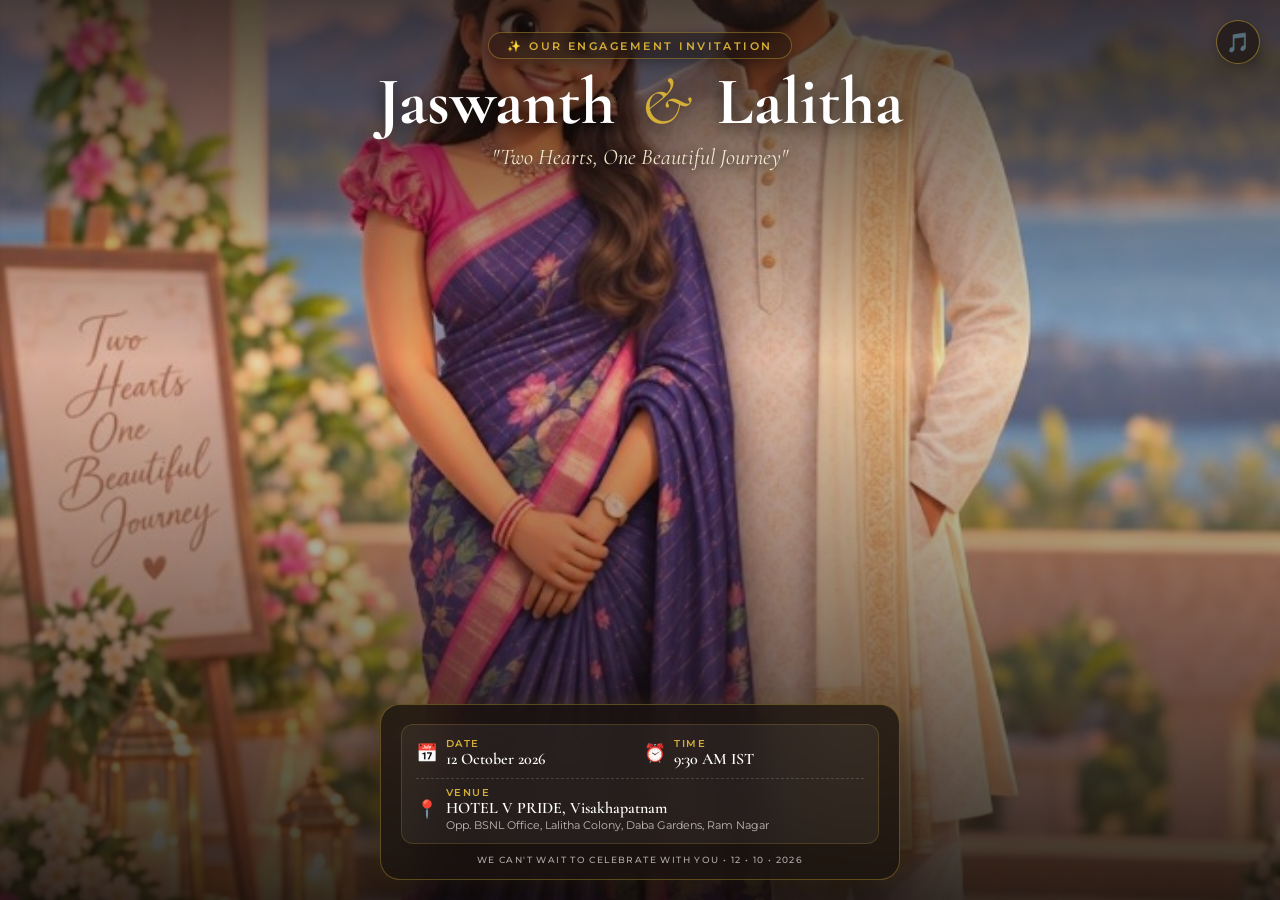
==== index.html @ 94dd015d "Add background music Song.mp3 with click-to-play and floating music toggle control" ====
<!DOCTYPE html>
<html lang="en">
<head>
  <meta charset="UTF-8">
  <meta name="viewport" content="width=device-width, initial-scale=1.0, maximum-scale=5.0, viewport-fit=cover">
  
  <!-- SEO & Social Media Link Preview (WhatsApp / iMessage / OpenGraph) -->
  <title>Engagement Invitation — Jaswanth & Lalitha | 12 October 2026</title>
  <meta name="title" content="Engagement Invitation — Jaswanth & Lalitha | 12 October 2026">
  <meta name="description" content="With joyful hearts, you are cordially invited to celebrate the engagement of Jaswanth and Lalitha on 12 October 2026 at HOTEL V PRIDE, Visakhapatnam.">

  <!-- Open Graph / WhatsApp Metadata -->
  <meta property="og:type" content="website">
  <meta property="og:url" content="https://jaswanthn29.github.io/EngagementInvitation/">
  <meta property="og:title" content="Engagement Invitation — Jaswanth & Lalitha">
  <meta property="og:description" content="🗓 Date: 12 October 2026 | ⏰ Time: 9:30 AM IST | 📍 Venue: HOTEL V PRIDE, Visakhapatnam. We can't wait to celebrate with you!">
  <meta property="og:image" content="https://jaswanthn29.github.io/EngagementInvitation/images/hero.jpg">
  <meta property="og:image:width" content="1200">
  <meta property="og:image:height" content="630">

  <!-- Twitter Card -->
  <meta property="twitter:card" content="summary_large_image">
  <meta property="twitter:url" content="https://jaswanthn29.github.io/EngagementInvitation/">
  <meta property="twitter:title" content="Engagement Invitation — Jaswanth & Lalitha">
  <meta property="twitter:description" content="🗓 Date: 12 October 2026 | ⏰ Time: 9:30 AM IST | 📍 Venue: HOTEL V PRIDE, Visakhapatnam. We can't wait to celebrate with you!">
  <meta property="twitter:image" content="https://jaswanthn29.github.io/EngagementInvitation/images/hero.jpg">

  <!-- Favicon -->
  <link rel="icon" href="data:image/svg+xml,<svg xmlns=%22http://www.w3.org/2000/svg%22 viewBox=%220 0 100 100%22><text y=%22.9em%22 font-size=%2290%22>💍</text></svg>">

  <!-- Stylesheet -->
  <link rel="stylesheet" href="css/style.css">
</head>
<body class="fullscreen-page">

  <!-- Background Music Audio -->
  <audio id="bg-music" src="images/Song.mp3" loop preload="auto"></audio>

  <!-- Floating Music Toggle Control -->
  <button id="music-toggle" class="music-toggle-btn" aria-label="Toggle Audio" title="Mute/Unmute Music">
    <span class="music-icon">🎵</span>
  </button>

  <!-- Fullscreen Background Photo & Video -->
  <div class="fullscreen-bg">
    <!-- Default Hero Image -->
    <img src="images/hero.jpg" alt="Jaswanth & Lalitha Engagement Photo" id="bg-image">

    <!-- Video (Starts on user click) -->
    <video loop muted playsinline id="bg-video">
      <source src="images/772401652_1790171468045122.MOV" type="video/quicktime">
      <source src="images/772401652_1790171468045122.MOV" type="video/mp4">
    </video>

    <div class="bg-gradient-overlay"></div>
  </div>

  <!-- Main Content Overlay -->
  <main class="fullscreen-content">
    
    <!-- Top Branding & Names -->
    <header class="fullscreen-header fade-up">
      <div class="badge">✨ OUR ENGAGEMENT INVITATION</div>
      <h1 class="names">
        Jaswanth <span class="ampersand">&</span> Lalitha
      </h1>
      <p class="tagline">"Two Hearts, One Beautiful Journey"</p>
    </header>

    <!-- Bottom Glassmorphism Info & Countdown Card -->
    <footer class="fullscreen-footer fade-up">
      <!-- Event Info Grid -->
      <div class="info-grid">
        <div class="info-item">
          <span class="icon">📅</span>
          <div>
            <span class="label">Date</span>
            <strong class="val">12 October 2026</strong>
          </div>
        </div>

        <div class="info-item">
          <span class="icon">⏰</span>
          <div>
            <span class="label">Time</span>
            <strong class="val">9:30 AM IST</strong>
          </div>
        </div>

        <div class="info-item full-width">
          <span class="icon">📍</span>
          <div>
            <span class="label">Venue</span>
            <strong class="val">HOTEL V PRIDE, Visakhapatnam</strong>
            <small class="subval">Opp. BSNL Office, Lalitha Colony, Daba Gardens, Ram Nagar</small>
          </div>
        </div>
      </div>

      <div class="footer-emblem">
        <span>WE CAN'T WAIT TO CELEBRATE WITH YOU • 12 • 10 • 2026</span>
      </div>
    </footer>

  </main>

  <script src="js/script.js"></script>
</body>
</html>
---- css/style.css ----
/* -------------------------------------------------------------------------- */
/*  ENGAGEMENT INVITATION — FULLSCREEN PHOTO BACKGROUND DESIGN                */
/*  Couple: Lalitha & Jaswanth                                                */
/* -------------------------------------------------------------------------- */

@import url('https://fonts.googleapis.com/css2?family=Cormorant+Garamond:ital,wght@0,400;0,500;0,600;0,700;1,400;1,600&family=Montserrat:wght@300;400;500;600;700&display=swap');

*, *::before, *::after {
  box-sizing: border-box;
  margin: 0;
  padding: 0;
}

html, body {
  width: 100%;
  height: 100%;
  overflow: hidden;
  font-family: 'Montserrat', -apple-system, BlinkMacSystemFont, sans-serif;
  background-color: #000000;
  color: #FFFFFF;
  -webkit-font-smoothing: antialiased;
}

/* Floating Music Toggle Control */
.music-toggle-btn {
  position: fixed;
  top: 1.25rem;
  right: 1.25rem;
  z-index: 100;
  width: 44px;
  height: 44px;
  border-radius: 50%;
  background: rgba(25, 18, 14, 0.65);
  border: 1px solid rgba(212, 175, 55, 0.5);
  color: #FFFFFF;
  display: flex;
  align-items: center;
  justify-content: center;
  font-size: 1.2rem;
  cursor: pointer;
  backdrop-filter: blur(8px);
  -webkit-backdrop-filter: blur(8px);
  box-shadow: 0 4px 15px rgba(0, 0, 0, 0.3);
  transition: transform 0.2s ease, background-color 0.2s ease, opacity 0.3s ease;
}

.music-toggle-btn:hover {
  transform: scale(1.1);
  background: rgba(212, 175, 55, 0.4);
}

.music-toggle-btn.playing .music-icon {
  animation: pulseMusic 1.5s infinite ease-in-out;
}

@keyframes pulseMusic {
  0%, 100% { transform: scale(1); }
  50% { transform: scale(1.2); }
}

/* Background Image & Vignette */
.fullscreen-bg {
  position: absolute;
  inset: 0;
  z-index: 1;
  overflow: hidden;
}

.fullscreen-bg img,
.fullscreen-bg video {
  position: absolute;
  inset: 0;
  width: 100%;
  height: 100%;
  object-fit: cover;
  object-position: center center;
}

.fullscreen-bg img {
  z-index: 2;
  opacity: 1;
  transition: opacity 0.6s ease;
}

.fullscreen-bg img.hidden {
  opacity: 0;
  pointer-events: none;
}

.fullscreen-bg video {
  z-index: 1;
}

.bg-gradient-overlay {
  position: absolute;
  inset: 0;
  z-index: 3;
  background: linear-gradient(
    180deg, 
    rgba(15, 10, 8, 0.75) 0%, 
    rgba(15, 10, 8, 0.1) 40%, 
    rgba(15, 10, 8, 0.85) 100%
  );
  pointer-events: none;
}

/* Content Container Overlay */
.fullscreen-content {
  position: relative;
  z-index: 2;
  width: 100%;
  height: 100%;
  display: flex;
  flex-direction: column;
  justify-content: space-between;
  align-items: center;
  padding: 1.5rem 1.25rem 1rem;
  text-align: center;
}

/* Header Branding */
.fullscreen-header {
  width: 100%;
  max-width: 600px;
  margin-top: 0.5rem;
}

.fullscreen-header .badge {
  display: inline-block;
  font-size: 0.7rem;
  font-weight: 600;
  letter-spacing: 0.22em;
  text-transform: uppercase;
  color: #D4AF37;
  background: rgba(20, 15, 12, 0.45);
  border: 1px solid rgba(212, 175, 55, 0.4);
  backdrop-filter: blur(8px);
  -webkit-backdrop-filter: blur(8px);
  padding: 0.35rem 1.15rem;
  border-radius: 50px;
  margin-bottom: 0.5rem;
  box-shadow: 0 4px 12px rgba(0, 0, 0, 0.3);
}

.fullscreen-header .names {
  font-family: 'Cormorant Garamond', Georgia, serif;
  font-size: clamp(2.5rem, 8vw, 4.2rem);
  font-weight: 700;
  color: #FFFFFF;
  line-height: 1.05;
  text-shadow: 0 4px 18px rgba(0, 0, 0, 0.7);
}

.fullscreen-header .names .ampersand {
  color: #D4AF37;
  font-style: italic;
  font-weight: 400;
  padding: 0 0.15em;
}

.fullscreen-header .tagline {
  font-family: 'Cormorant Garamond', Georgia, serif;
  font-style: italic;
  font-size: clamp(1.05rem, 3.5vw, 1.4rem);
  color: #F4E8CE;
  margin-top: 0.35rem;
  text-shadow: 0 2px 10px rgba(0, 0, 0, 0.8);
}

/* Bottom Glassmorphism Footer Box */
.fullscreen-footer {
  width: 100%;
  max-width: 520px;
  background: rgba(25, 18, 14, 0.78);
  backdrop-filter: blur(18px);
  -webkit-backdrop-filter: blur(18px);
  border-radius: 20px;
  border: 1px solid rgba(212, 175, 55, 0.35);
  padding: 1.15rem 1.25rem 0.85rem;
  box-shadow: 0 16px 40px rgba(0, 0, 0, 0.5), 0 0 20px rgba(212, 175, 55, 0.15);
  display: flex;
  flex-direction: column;
  gap: 0.65rem;
  margin-bottom: 0.25rem;
}

/* Event Details Grid */
.info-grid {
  width: 100%;
  display: grid;
  grid-template-columns: 1fr 1fr;
  gap: 0.5rem;
  text-align: left;
  background: rgba(255, 255, 255, 0.05);
  padding: 0.75rem 0.85rem;
  border-radius: 12px;
  border: 1px solid rgba(212, 175, 55, 0.2);
}

.info-item {
  display: flex;
  align-items: center;
  gap: 0.5rem;
}

.info-item.full-width {
  grid-column: span 2;
  border-top: 1px dashed rgba(255, 255, 255, 0.15);
  padding-top: 0.4rem;
  margin-top: 0.15rem;
}

.info-item .icon {
  font-size: 1.1rem;
}

.info-item .label {
  display: block;
  font-size: 0.625rem;
  text-transform: uppercase;
  letter-spacing: 0.15em;
  color: #D4AF37;
  font-weight: 600;
}

.info-item .val {
  font-family: 'Cormorant Garamond', Georgia, serif;
  font-size: 1rem;
  font-weight: 600;
  color: #FFFFFF;
  display: block;
  line-height: 1.15;
}

.info-item .subval {
  font-size: 0.7rem;
  color: rgba(255, 255, 255, 0.7);
  display: block;
  line-height: 1.1;
  margin-top: 0.1rem;
}

/* Footer Emblem */
.footer-emblem {
  font-size: 0.58rem;
  letter-spacing: 0.15em;
  color: rgba(255, 255, 255, 0.65);
  text-transform: uppercase;
  font-weight: 500;
}

/* Small Screens Override */
@media (max-height: 660px), (max-width: 380px) {
  .fullscreen-header .names {
    font-size: 2.2rem;
  }
  .fullscreen-header .tagline {
    font-size: 0.95rem;
  }
  .fullscreen-footer {
    padding: 0.85rem 1rem 0.65rem;
    gap: 0.5rem;
  }
  .info-grid {
    padding: 0.5rem 0.65rem;
  }
  .info-item .val {
    font-size: 0.9rem;
  }
}
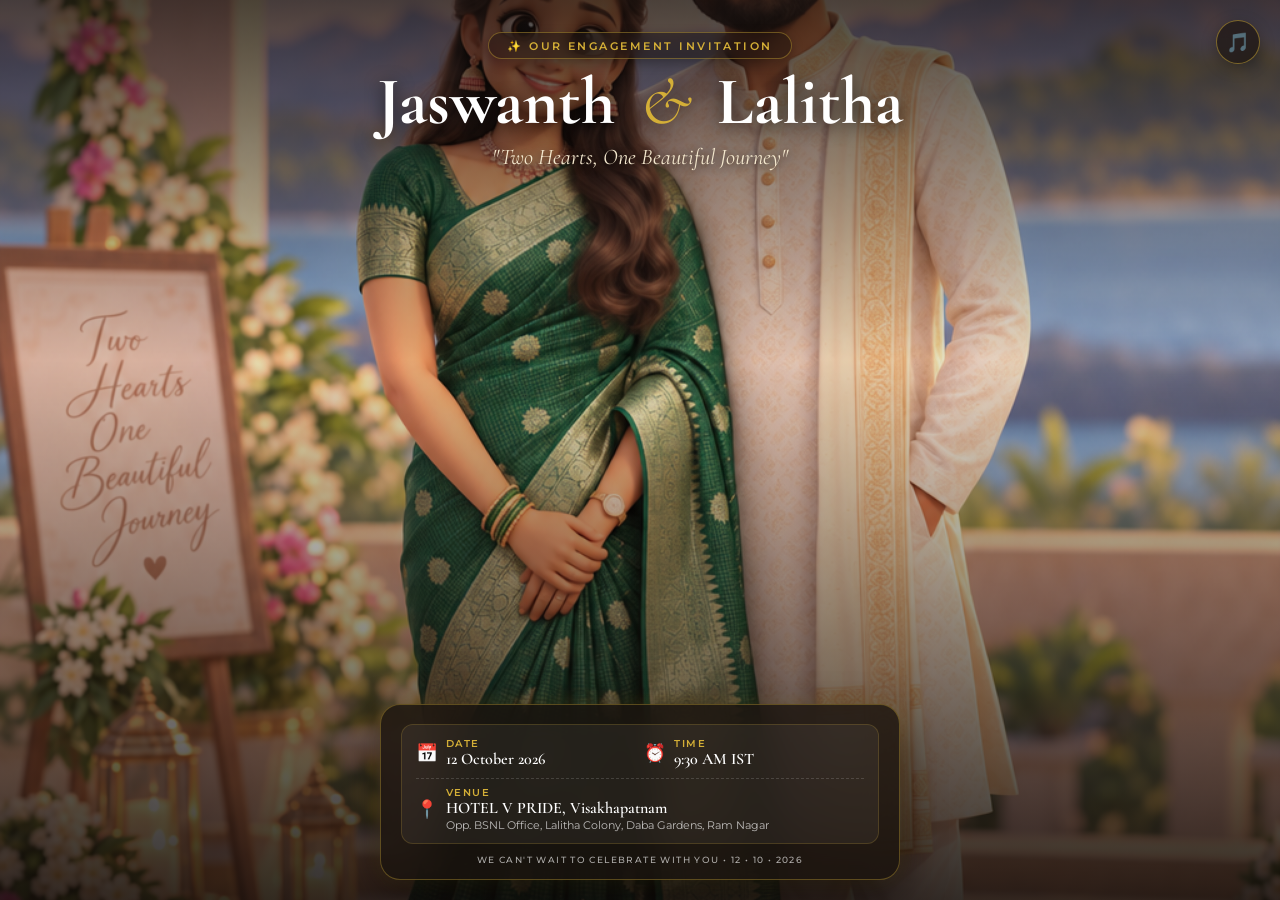
==== commit edb08924: "Use image.png as full screen background image and remove video playback completely" ====
--- a/index.html
+++ b/index.html
@@ -14,7 +14,7 @@
   <meta property="og:url" content="https://jaswanthn29.github.io/EngagementInvitation/">
   <meta property="og:title" content="Engagement Invitation — Jaswanth & Lalitha">
   <meta property="og:description" content="🗓 Date: 12 October 2026 | ⏰ Time: 9:30 AM IST | 📍 Venue: HOTEL V PRIDE, Visakhapatnam. We can't wait to celebrate with you!">
-  <meta property="og:image" content="https://jaswanthn29.github.io/EngagementInvitation/images/hero.jpg">
+  <meta property="og:image" content="https://jaswanthn29.github.io/EngagementInvitation/images/image.png">
   <meta property="og:image:width" content="1200">
   <meta property="og:image:height" content="630">
 
@@ -23,7 +23,7 @@
   <meta property="twitter:url" content="https://jaswanthn29.github.io/EngagementInvitation/">
   <meta property="twitter:title" content="Engagement Invitation — Jaswanth & Lalitha">
   <meta property="twitter:description" content="🗓 Date: 12 October 2026 | ⏰ Time: 9:30 AM IST | 📍 Venue: HOTEL V PRIDE, Visakhapatnam. We can't wait to celebrate with you!">
-  <meta property="twitter:image" content="https://jaswanthn29.github.io/EngagementInvitation/images/hero.jpg">
+  <meta property="twitter:image" content="https://jaswanthn29.github.io/EngagementInvitation/images/image.png">
 
   <!-- Favicon -->
   <link rel="icon" href="data:image/svg+xml,<svg xmlns=%22http://www.w3.org/2000/svg%22 viewBox=%220 0 100 100%22><text y=%22.9em%22 font-size=%2290%22>💍</text></svg>">
@@ -41,17 +41,9 @@
     <span class="music-icon">🎵</span>
   </button>
 
-  <!-- Fullscreen Background Photo & Video -->
+  <!-- Fullscreen Background Photo -->
   <div class="fullscreen-bg">
-    <!-- Default Hero Image -->
-    <img src="images/hero.jpg" alt="Jaswanth & Lalitha Engagement Photo" id="bg-image">
-
-    <!-- Video (Starts on user click) -->
-    <video loop muted playsinline id="bg-video">
-      <source src="images/772401652_1790171468045122.MOV" type="video/quicktime">
-      <source src="images/772401652_1790171468045122.MOV" type="video/mp4">
-    </video>
-
+    <img src="images/image.png" alt="Jaswanth & Lalitha Engagement Photo" id="bg-image">
     <div class="bg-gradient-overlay"></div>
   </div>
 
@@ -67,7 +59,7 @@
       <p class="tagline">"Two Hearts, One Beautiful Journey"</p>
     </header>
 
-    <!-- Bottom Glassmorphism Info & Countdown Card -->
+    <!-- Bottom Glassmorphism Info Card -->
     <footer class="fullscreen-footer fade-up">
       <!-- Event Info Grid -->
       <div class="info-grid">
--- a/css/style.css
+++ b/css/style.css
@@ -66,29 +66,13 @@
   overflow: hidden;
 }
 
-.fullscreen-bg img,
-.fullscreen-bg video {
+.fullscreen-bg img {
   position: absolute;
   inset: 0;
   width: 100%;
   height: 100%;
   object-fit: cover;
   object-position: center center;
-}
-
-.fullscreen-bg img {
-  z-index: 2;
-  opacity: 1;
-  transition: opacity 0.6s ease;
-}
-
-.fullscreen-bg img.hidden {
-  opacity: 0;
-  pointer-events: none;
-}
-
-.fullscreen-bg video {
-  z-index: 1;
 }
 
 .bg-gradient-overlay {
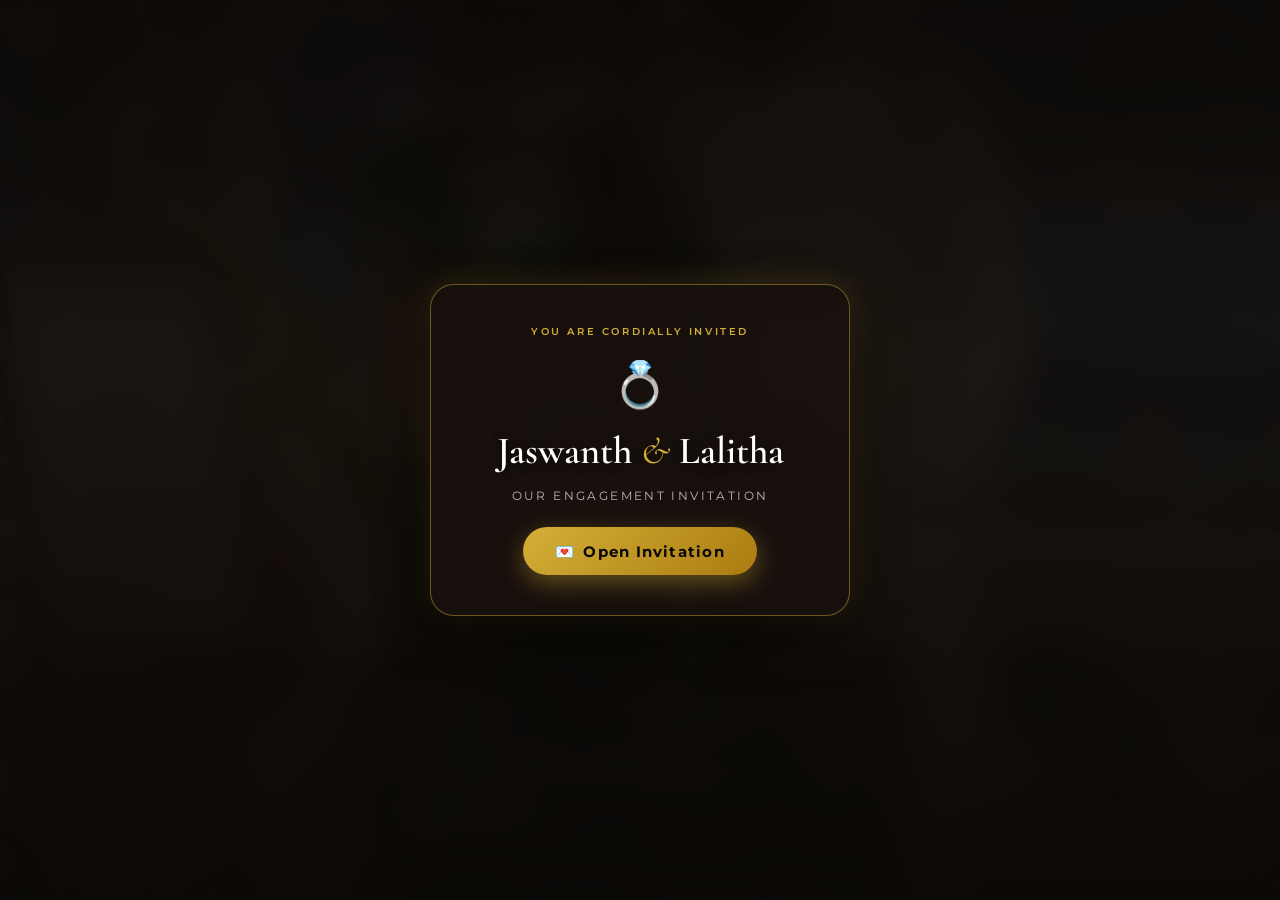
==== commit ad7e1b10: "Add welcome invitation overlay, hospitality info, and improve audio autoplay handling" ====
--- a/index.html
+++ b/index.html
@@ -7,13 +7,13 @@
   <!-- SEO & Social Media Link Preview (WhatsApp / iMessage / OpenGraph) -->
   <title>Engagement Invitation — Jaswanth & Lalitha | 12 October 2026</title>
   <meta name="title" content="Engagement Invitation — Jaswanth & Lalitha | 12 October 2026">
-  <meta name="description" content="With joyful hearts, you are cordially invited to celebrate the engagement of Jaswanth and Lalitha on 12 October 2026 at HOTEL V PRIDE, Visakhapatnam.">
+  <meta name="description" content="With joyful hearts, you are cordially invited to celebrate the engagement of Jaswanth and Lalitha on 12 October 2026 at HOTEL V PRIDE, Visakhapatnam. Lunch available.">
 
   <!-- Open Graph / WhatsApp Metadata -->
   <meta property="og:type" content="website">
   <meta property="og:url" content="https://jaswanthn29.github.io/EngagementInvitation/">
   <meta property="og:title" content="Engagement Invitation — Jaswanth & Lalitha">
-  <meta property="og:description" content="🗓 Date: 12 October 2026 | ⏰ Time: 9:30 AM IST | 📍 Venue: HOTEL V PRIDE, Visakhapatnam. We can't wait to celebrate with you!">
+  <meta property="og:description" content="🗓 Date: 12 October 2026 | ⏰ Time: 9:30 AM IST | 📍 Venue: HOTEL V PRIDE, Visakhapatnam | 🍽️ Lunch Available">
   <meta property="og:image" content="https://jaswanthn29.github.io/EngagementInvitation/images/image.png">
   <meta property="og:image:width" content="1200">
   <meta property="og:image:height" content="630">
@@ -22,7 +22,7 @@
   <meta property="twitter:card" content="summary_large_image">
   <meta property="twitter:url" content="https://jaswanthn29.github.io/EngagementInvitation/">
   <meta property="twitter:title" content="Engagement Invitation — Jaswanth & Lalitha">
-  <meta property="twitter:description" content="🗓 Date: 12 October 2026 | ⏰ Time: 9:30 AM IST | 📍 Venue: HOTEL V PRIDE, Visakhapatnam. We can't wait to celebrate with you!">
+  <meta property="twitter:description" content="🗓 Date: 12 October 2026 | ⏰ Time: 9:30 AM IST | 📍 Venue: HOTEL V PRIDE, Visakhapatnam | 🍽️ Lunch Available">
   <meta property="twitter:image" content="https://jaswanthn29.github.io/EngagementInvitation/images/image.png">
 
   <!-- Favicon -->
@@ -33,18 +33,37 @@
 </head>
 <body class="fullscreen-page">
 
+  <!-- Welcome / Tap to Open Invitation Overlay -->
+  <div id="welcome-overlay" class="welcome-overlay">
+    <div class="welcome-card">
+      <div class="welcome-badge">YOU ARE CORDIALLY INVITED</div>
+      <div class="welcome-ring">💍</div>
+      <h2 class="welcome-names">Jaswanth <span class="ampersand">&</span> Lalitha</h2>
+      <p class="welcome-event">OUR ENGAGEMENT INVITATION</p>
+      <button id="open-invitation-btn" class="open-invitation-btn" aria-label="Open Invitation">
+        <span class="btn-icon">💌</span> Open Invitation
+      </button>
+    </div>
+  </div>
+
   <!-- Background Music Audio -->
-  <audio id="bg-music" src="images/Song.mp3" loop preload="auto"></audio>
+  <audio id="bg-music" src="images/Song.mp3" loop preload="auto" autoplay></audio>
 
   <!-- Floating Music Toggle Control -->
   <button id="music-toggle" class="music-toggle-btn" aria-label="Toggle Audio" title="Mute/Unmute Music">
     <span class="music-icon">🎵</span>
   </button>
 
-  <!-- Fullscreen Background Photo -->
+  <!-- Fullscreen Background Photo & Video -->
   <div class="fullscreen-bg">
     <img src="images/image.png" alt="Jaswanth & Lalitha Engagement Photo" id="bg-image">
-    <div class="bg-gradient-overlay"></div>
+
+    <!-- Engagement Video (Plays after 7 seconds) -->
+    <video muted playsinline id="bg-video" preload="auto">
+      <source src="images/engagmentvideo.MP4" type="video/mp4">
+    </video>
+
+    <div class="bg-gradient-overlay" id="bg-overlay"></div>
   </div>
 
   <!-- Main Content Overlay -->
@@ -87,10 +106,18 @@
             <small class="subval">Opp. BSNL Office, Lalitha Colony, Daba Gardens, Ram Nagar</small>
           </div>
         </div>
+
+        <div class="info-item full-width">
+          <span class="icon">🍽️</span>
+          <div>
+            <span class="label">Hospitality</span>
+            <strong class="val">Lunch Available</strong>
+          </div>
+        </div>
       </div>
 
       <div class="footer-emblem">
-        <span>WE CAN'T WAIT TO CELEBRATE WITH YOU • 12 • 10 • 2026</span>
+        <span>WE CAN'T WAIT TO CELEBRATE WITH YOU</span>
       </div>
     </footer>
 
--- a/css/style.css
+++ b/css/style.css
@@ -58,7 +58,7 @@
   50% { transform: scale(1.2); }
 }
 
-/* Background Image & Vignette */
+/* Background Image, Video & Vignette */
 .fullscreen-bg {
   position: absolute;
   inset: 0;
@@ -66,13 +66,33 @@
   overflow: hidden;
 }
 
-.fullscreen-bg img {
+.fullscreen-bg img,
+.fullscreen-bg video {
   position: absolute;
   inset: 0;
   width: 100%;
   height: 100%;
   object-fit: cover;
   object-position: center center;
+}
+
+.fullscreen-bg img {
+  z-index: 1;
+  opacity: 1;
+  transition: opacity 0.8s ease;
+}
+
+.fullscreen-bg video {
+  z-index: 2;
+  opacity: 0;
+  pointer-events: none;
+  transition: opacity 0.8s ease;
+}
+
+.fullscreen-bg video.playing {
+  opacity: 1;
+  pointer-events: auto;
+  z-index: 4;
 }
 
 .bg-gradient-overlay {
@@ -86,12 +106,17 @@
     rgba(15, 10, 8, 0.85) 100%
   );
   pointer-events: none;
+  transition: opacity 0.8s ease;
+}
+
+.bg-gradient-overlay.hidden-overlay {
+  opacity: 0;
 }
 
 /* Content Container Overlay */
 .fullscreen-content {
   position: relative;
-  z-index: 2;
+  z-index: 10;
   width: 100%;
   height: 100%;
   display: flex;
@@ -100,6 +125,25 @@
   align-items: center;
   padding: 1.5rem 1.25rem 1rem;
   text-align: center;
+  transition: opacity 0.8s cubic-bezier(0.16, 1, 0.3, 1), transform 0.8s cubic-bezier(0.16, 1, 0.3, 1);
+}
+
+.fullscreen-content.fade-out {
+  opacity: 0;
+  pointer-events: none;
+  transform: scale(0.96);
+}
+
+.fullscreen-content.fade-in-return {
+  opacity: 1;
+  pointer-events: auto;
+  transform: scale(1);
+  animation: contentReturn 0.9s cubic-bezier(0.16, 1, 0.3, 1) forwards;
+}
+
+@keyframes contentReturn {
+  0% { opacity: 0; transform: translateY(20px) scale(0.96); }
+  100% { opacity: 1; transform: translateY(0) scale(1); }
 }
 
 /* Header Branding */
@@ -252,3 +296,115 @@
     font-size: 0.9rem;
   }
 }
+
+/* Welcome / Tap to Open Invitation Overlay */
+.welcome-overlay {
+  position: fixed;
+  inset: 0;
+  z-index: 1000;
+  background: rgba(10, 8, 6, 0.92);
+  backdrop-filter: blur(20px);
+  -webkit-backdrop-filter: blur(20px);
+  display: flex;
+  align-items: center;
+  justify-content: center;
+  padding: 1.5rem;
+  transition: opacity 0.6s ease, visibility 0.6s ease;
+}
+
+.welcome-overlay.hidden-welcome {
+  opacity: 0;
+  visibility: hidden;
+  pointer-events: none;
+}
+
+.welcome-card {
+  text-align: center;
+  max-width: 420px;
+  width: 100%;
+  background: rgba(25, 18, 14, 0.88);
+  border: 1px solid rgba(212, 175, 55, 0.45);
+  border-radius: 24px;
+  padding: 2.5rem 1.75rem;
+  box-shadow: 0 20px 50px rgba(0, 0, 0, 0.7), 0 0 30px rgba(212, 175, 55, 0.2);
+  display: flex;
+  flex-direction: column;
+  align-items: center;
+  gap: 1rem;
+  animation: welcomePop 0.8s cubic-bezier(0.16, 1, 0.3, 1) forwards;
+}
+
+@keyframes welcomePop {
+  0% { transform: scale(0.9); opacity: 0; }
+  100% { transform: scale(1); opacity: 1; }
+}
+
+.welcome-badge {
+  font-size: 0.65rem;
+  text-transform: uppercase;
+  letter-spacing: 0.25em;
+  color: #D4AF37;
+  font-weight: 600;
+}
+
+.welcome-ring {
+  font-size: 2.8rem;
+  margin: 0.2rem 0;
+  animation: ringFloat 3s infinite ease-in-out;
+}
+
+@keyframes ringFloat {
+  0%, 100% { transform: translateY(0); }
+  50% { transform: translateY(-6px); }
+}
+
+.welcome-names {
+  font-family: 'Cormorant Garamond', Georgia, serif;
+  font-size: 2.4rem;
+  font-weight: 600;
+  color: #FFFFFF;
+  line-height: 1.1;
+  text-shadow: 0 2px 10px rgba(0,0,0,0.5);
+}
+
+.welcome-names .ampersand {
+  font-style: italic;
+  color: #D4AF37;
+  font-weight: 400;
+}
+
+.welcome-event {
+  font-size: 0.75rem;
+  letter-spacing: 0.2em;
+  color: rgba(255, 255, 255, 0.7);
+  text-transform: uppercase;
+}
+
+.open-invitation-btn {
+  margin-top: 0.5rem;
+  background: linear-gradient(135deg, #D4AF37 0%, #AA7C11 100%);
+  color: #0A0806;
+  font-family: 'Montserrat', sans-serif;
+  font-weight: 700;
+  font-size: 0.95rem;
+  letter-spacing: 0.08em;
+  padding: 0.9rem 2rem;
+  border-radius: 50px;
+  border: none;
+  cursor: pointer;
+  box-shadow: 0 8px 25px rgba(212, 175, 55, 0.4);
+  transition: transform 0.25s ease, box-shadow 0.25s ease, filter 0.2s ease;
+  display: flex;
+  align-items: center;
+  gap: 0.5rem;
+}
+
+.open-invitation-btn:hover {
+  transform: translateY(-2px) scale(1.03);
+  box-shadow: 0 12px 30px rgba(212, 175, 55, 0.6);
+  filter: brightness(1.1);
+}
+
+.open-invitation-btn:active {
+  transform: translateY(0) scale(0.98);
+}
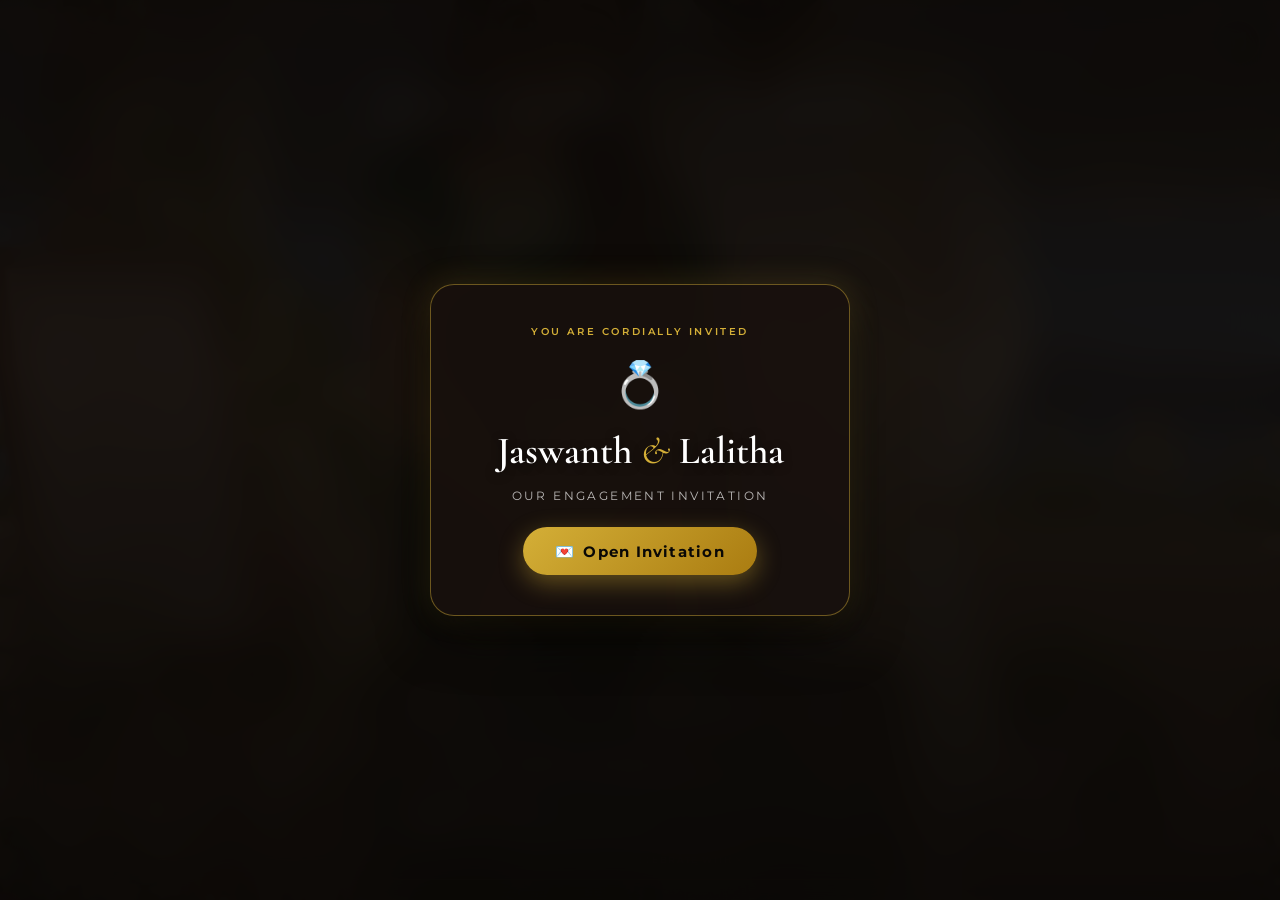
==== commit 56312d23: "Update lunch info to Lunch Available from 12:00 PM" ====
--- a/index.html
+++ b/index.html
@@ -7,13 +7,13 @@
   <!-- SEO & Social Media Link Preview (WhatsApp / iMessage / OpenGraph) -->
   <title>Engagement Invitation — Jaswanth & Lalitha | 12 October 2026</title>
   <meta name="title" content="Engagement Invitation — Jaswanth & Lalitha | 12 October 2026">
-  <meta name="description" content="With joyful hearts, you are cordially invited to celebrate the engagement of Jaswanth and Lalitha on 12 October 2026 at HOTEL V PRIDE, Visakhapatnam. Lunch available.">
+  <meta name="description" content="With joyful hearts, you are cordially invited to celebrate the engagement of Jaswanth and Lalitha on 12 October 2026 at HOTEL V PRIDE, Visakhapatnam. Lunch available from 12:00 PM.">
 
   <!-- Open Graph / WhatsApp Metadata -->
   <meta property="og:type" content="website">
   <meta property="og:url" content="https://jaswanthn29.github.io/EngagementInvitation/">
   <meta property="og:title" content="Engagement Invitation — Jaswanth & Lalitha">
-  <meta property="og:description" content="🗓 Date: 12 October 2026 | ⏰ Time: 9:30 AM IST | 📍 Venue: HOTEL V PRIDE, Visakhapatnam | 🍽️ Lunch Available">
+  <meta property="og:description" content="🗓 Date: 12 October 2026 | ⏰ Time: 9:30 AM IST | 📍 Venue: HOTEL V PRIDE, Visakhapatnam | 🍽️ Lunch Available from 12:00 PM">
   <meta property="og:image" content="https://jaswanthn29.github.io/EngagementInvitation/images/image.png">
   <meta property="og:image:width" content="1200">
   <meta property="og:image:height" content="630">
@@ -22,7 +22,7 @@
   <meta property="twitter:card" content="summary_large_image">
   <meta property="twitter:url" content="https://jaswanthn29.github.io/EngagementInvitation/">
   <meta property="twitter:title" content="Engagement Invitation — Jaswanth & Lalitha">
-  <meta property="twitter:description" content="🗓 Date: 12 October 2026 | ⏰ Time: 9:30 AM IST | 📍 Venue: HOTEL V PRIDE, Visakhapatnam | 🍽️ Lunch Available">
+  <meta property="twitter:description" content="🗓 Date: 12 October 2026 | ⏰ Time: 9:30 AM IST | 📍 Venue: HOTEL V PRIDE, Visakhapatnam | 🍽️ Lunch Available from 12:00 PM">
   <meta property="twitter:image" content="https://jaswanthn29.github.io/EngagementInvitation/images/image.png">
 
   <!-- Favicon -->
@@ -111,7 +111,7 @@
           <span class="icon">🍽️</span>
           <div>
             <span class="label">Hospitality</span>
-            <strong class="val">Lunch Available</strong>
+            <strong class="val">Lunch Available from 12:00 PM</strong>
           </div>
         </div>
       </div>
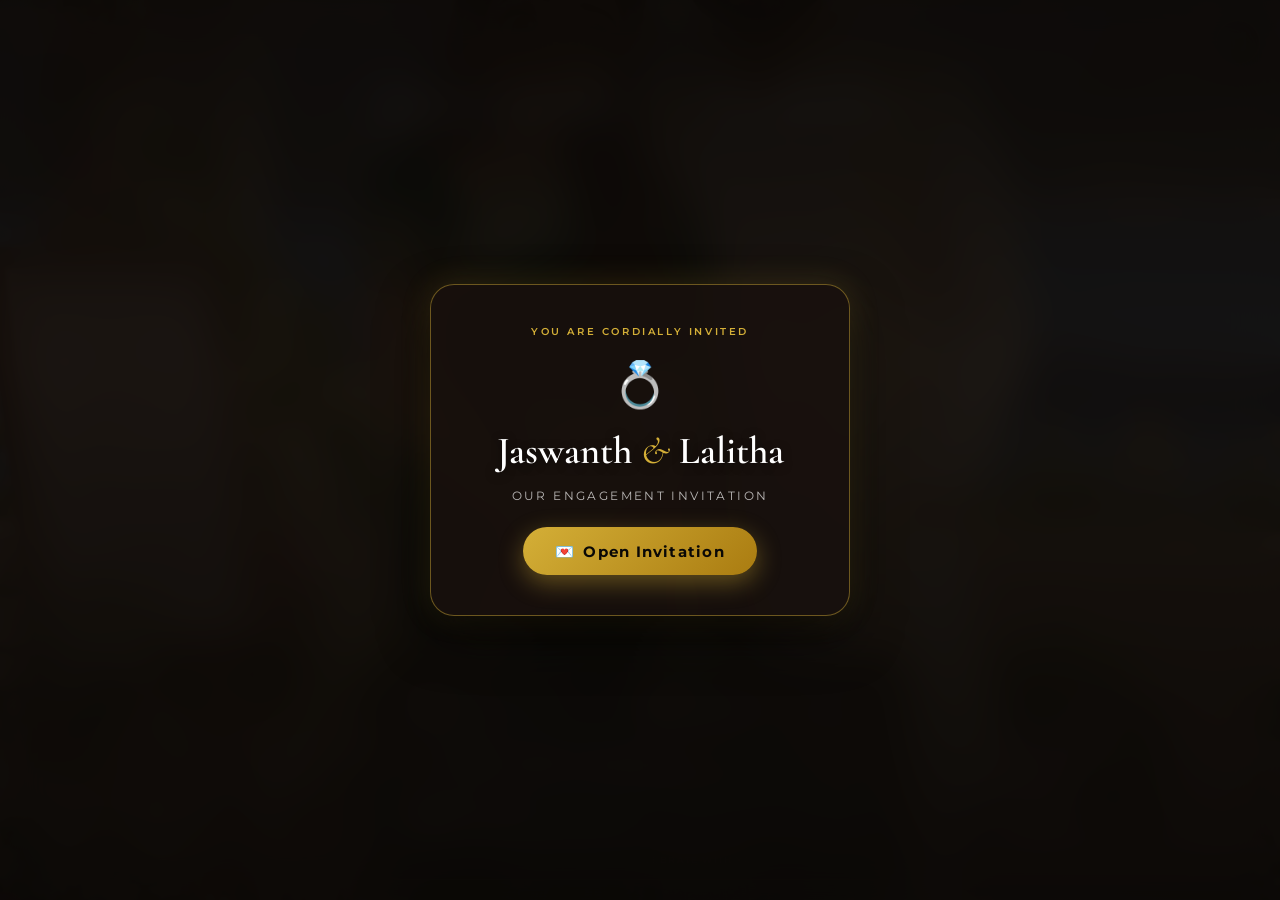
==== commit 2b43d160: "Update lunch text to Lunch follows from 12:00 PM" ====
--- a/index.html
+++ b/index.html
@@ -111,7 +111,7 @@
           <span class="icon">🍽️</span>
           <div>
             <span class="label">Hospitality</span>
-            <strong class="val">Lunch Available from 12:00 PM</strong>
+            <strong class="val">Lunch follows from 12:00 PM</strong>
           </div>
         </div>
       </div>
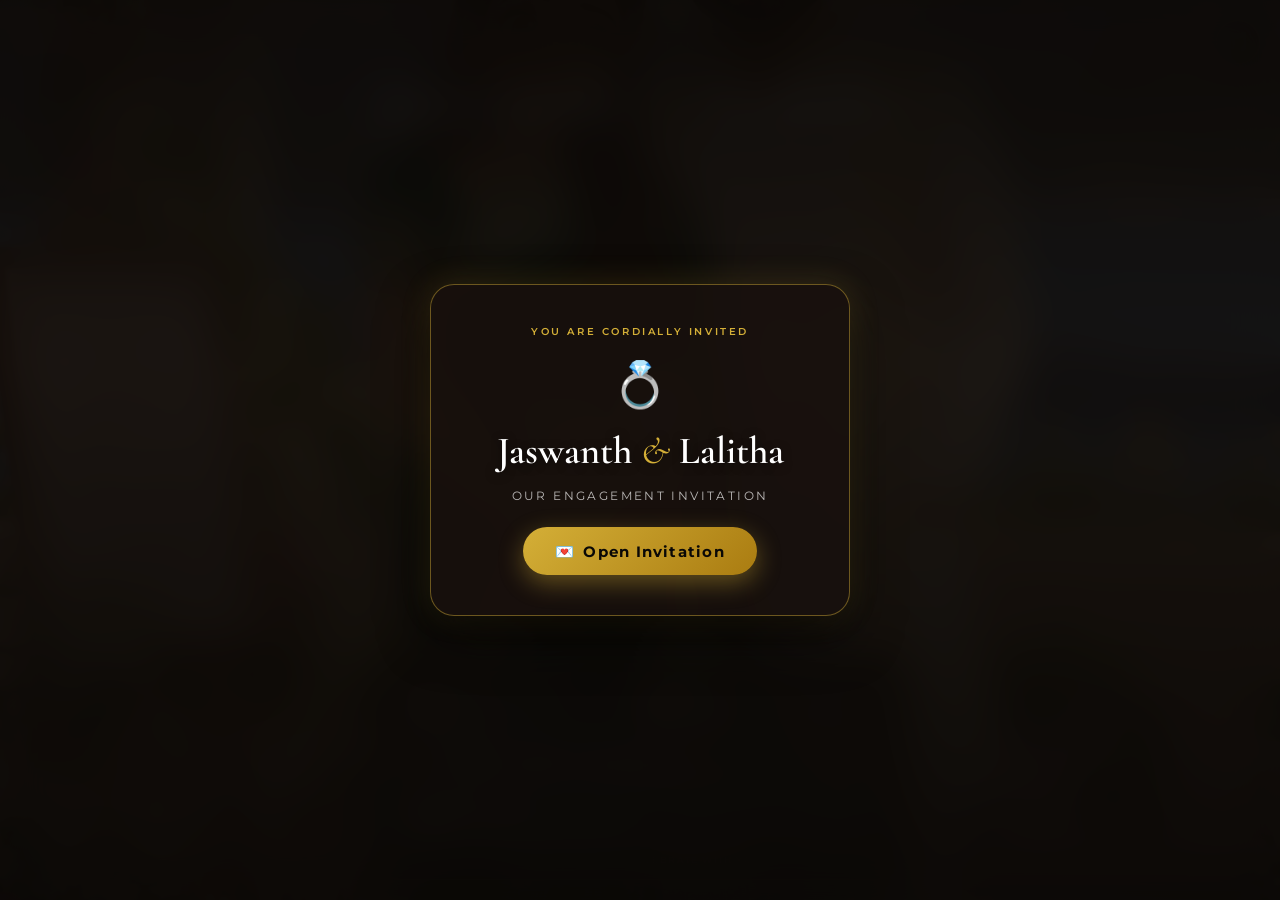
==== commit 1a6c6d65: "Remove IST from time and update host names to Naraharisetti Vivekananda & Bhavani and Polavarapu Pra" ====
--- a/index.html
+++ b/index.html
@@ -13,7 +13,7 @@
   <meta property="og:type" content="website">
   <meta property="og:url" content="https://jaswanthn29.github.io/EngagementInvitation/">
   <meta property="og:title" content="Engagement Invitation — Jaswanth & Lalitha">
-  <meta property="og:description" content="🗓 Date: 12 October 2026 | ⏰ Time: 9:30 AM IST | 📍 Venue: HOTEL V PRIDE, Visakhapatnam | 🍽️ Lunch Available from 12:00 PM">
+  <meta property="og:description" content="🗓 Date: 12 October 2026 | ⏰ Time: 9:30 AM | 📍 Venue: HOTEL V PRIDE, Visakhapatnam | 🍽️ Lunch follows from 12:00 PM">
   <meta property="og:image" content="https://jaswanthn29.github.io/EngagementInvitation/images/image.png">
   <meta property="og:image:width" content="1200">
   <meta property="og:image:height" content="630">
@@ -22,7 +22,7 @@
   <meta property="twitter:card" content="summary_large_image">
   <meta property="twitter:url" content="https://jaswanthn29.github.io/EngagementInvitation/">
   <meta property="twitter:title" content="Engagement Invitation — Jaswanth & Lalitha">
-  <meta property="twitter:description" content="🗓 Date: 12 October 2026 | ⏰ Time: 9:30 AM IST | 📍 Venue: HOTEL V PRIDE, Visakhapatnam | 🍽️ Lunch Available from 12:00 PM">
+  <meta property="twitter:description" content="🗓 Date: 12 October 2026 | ⏰ Time: 9:30 AM | 📍 Venue: HOTEL V PRIDE, Visakhapatnam | 🍽️ Lunch follows from 12:00 PM">
   <meta property="twitter:image" content="https://jaswanthn29.github.io/EngagementInvitation/images/image.png">
 
   <!-- Favicon -->
@@ -94,7 +94,7 @@
           <span class="icon">⏰</span>
           <div>
             <span class="label">Time</span>
-            <strong class="val">9:30 AM IST</strong>
+            <strong class="val">9:30 AM</strong>
           </div>
         </div>
 
